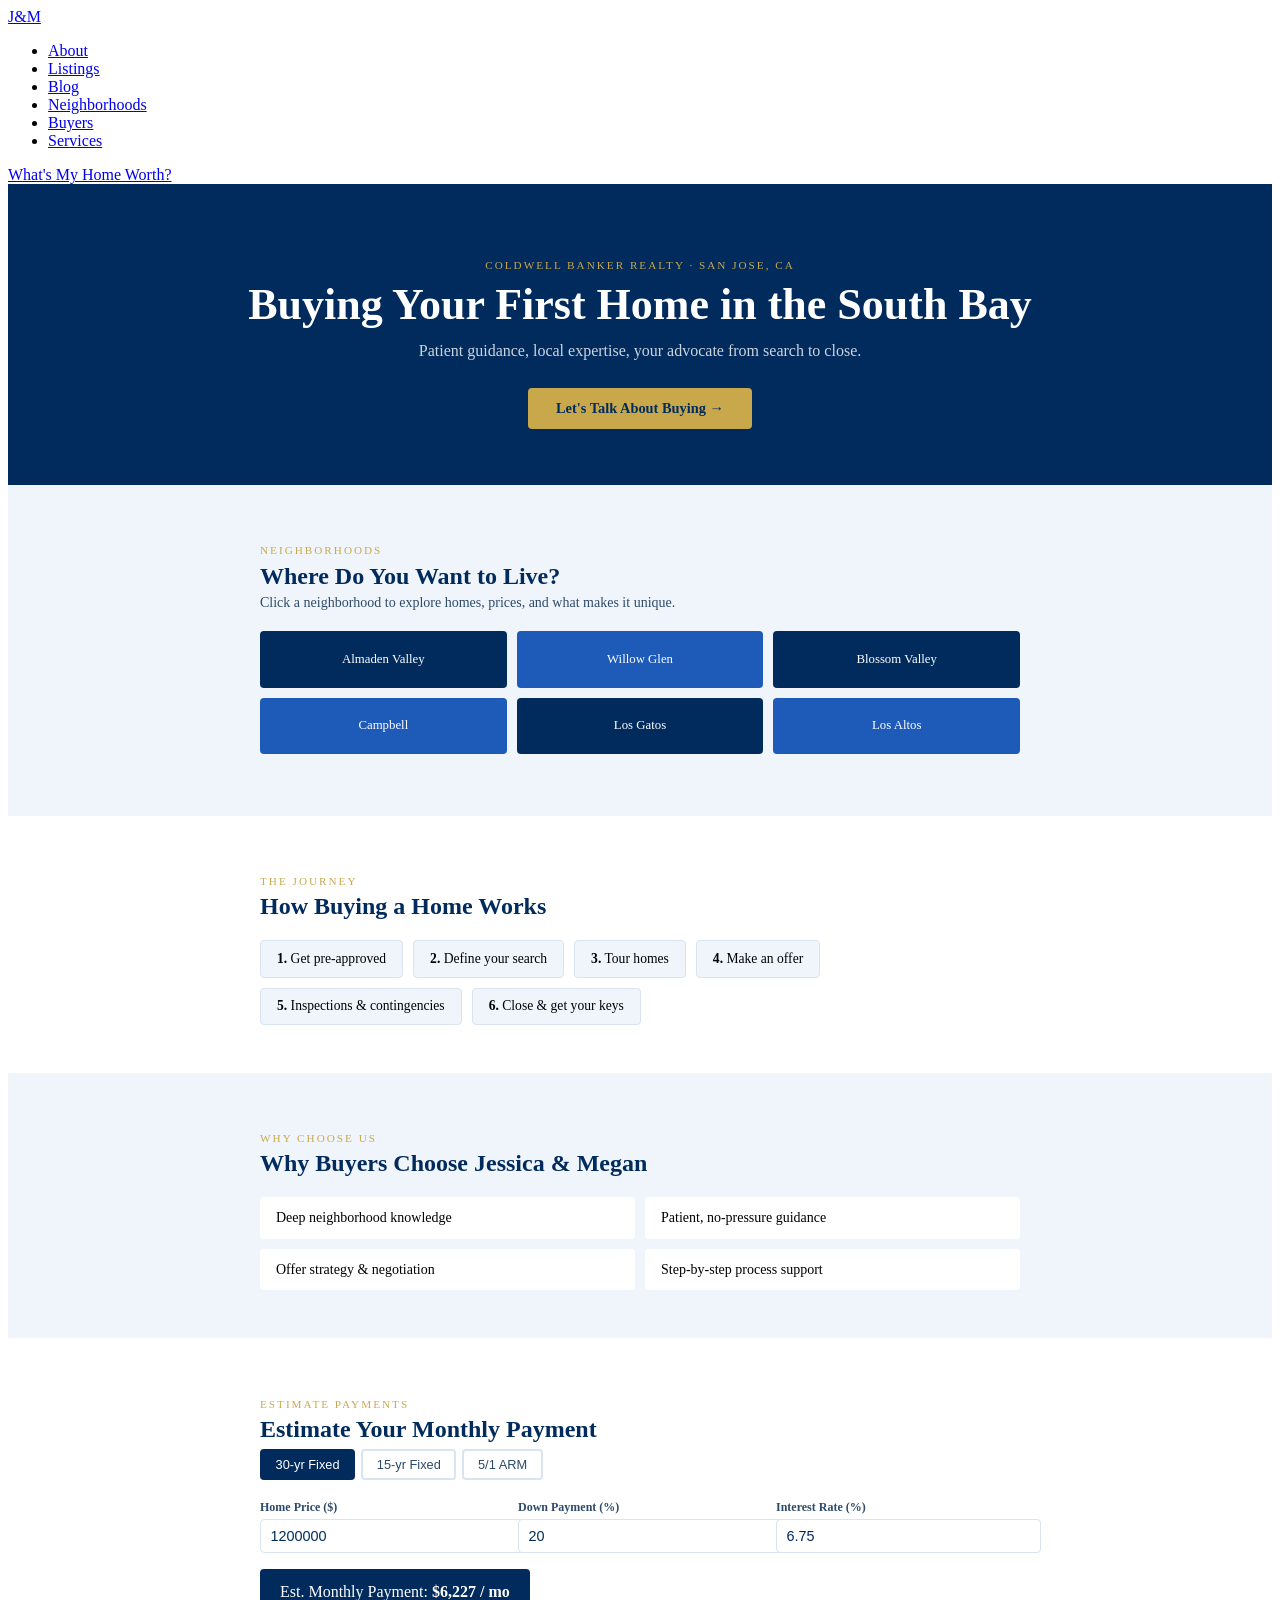
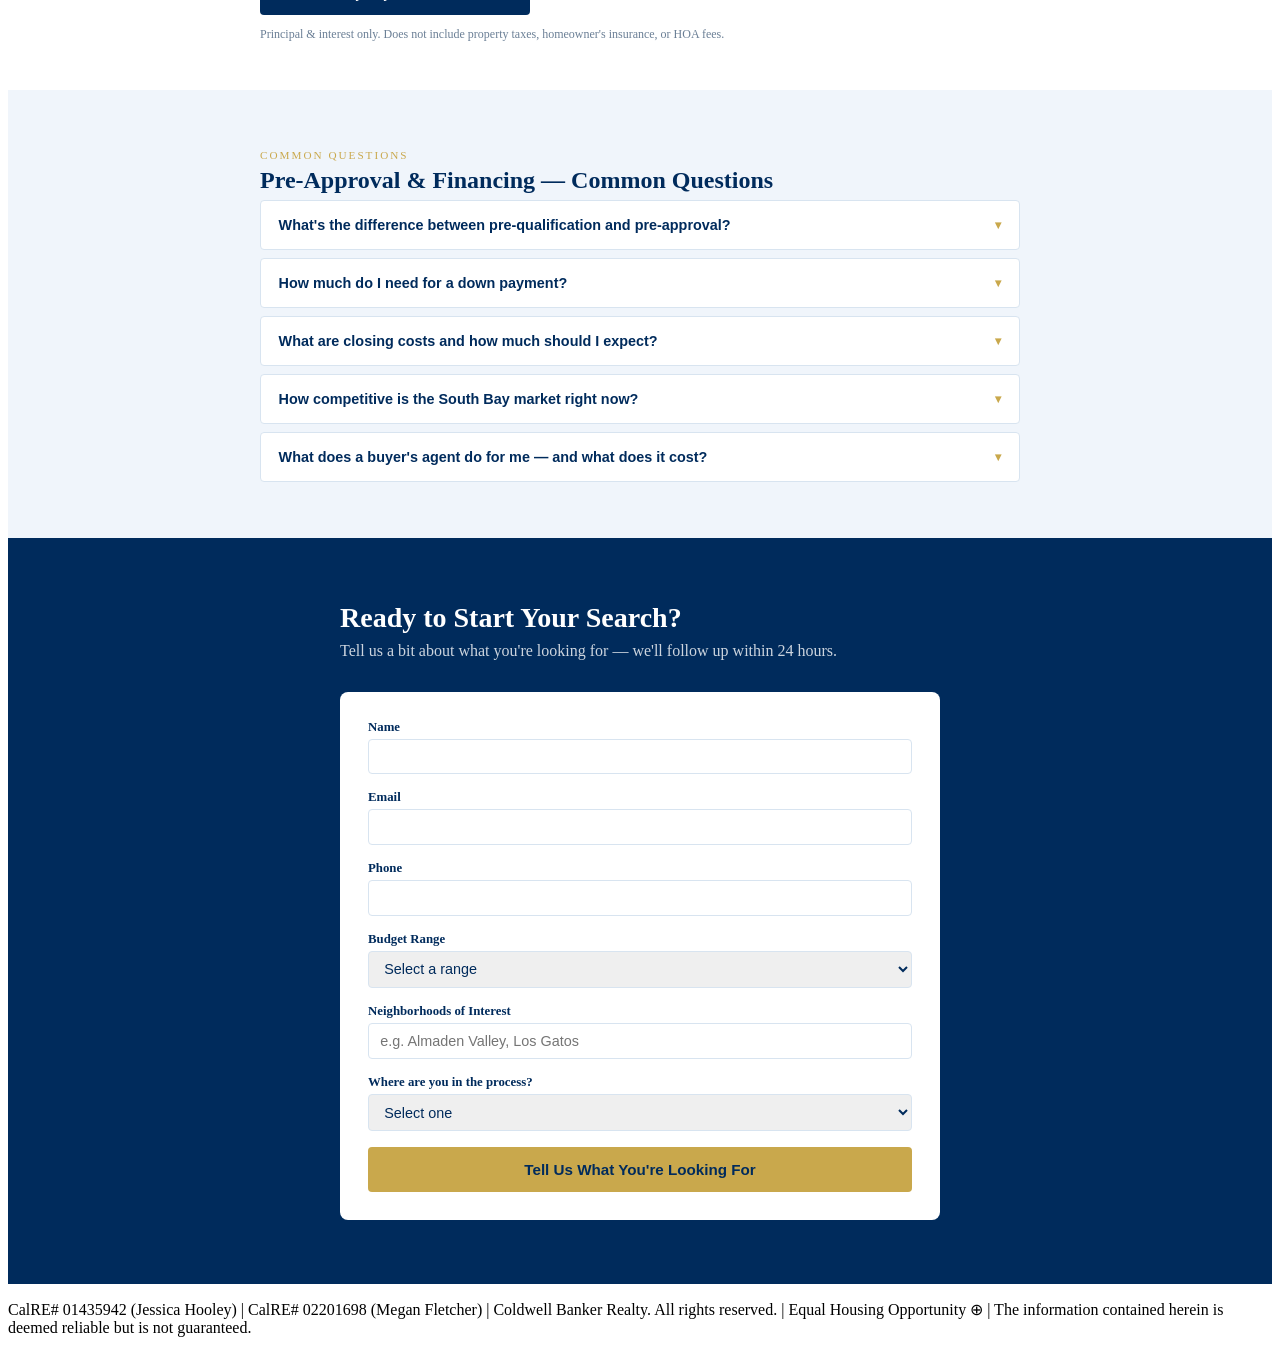
==== buyers/index.html @ f97b4d63 "feat: add /buyers/ landing page — hero, neighborhood selector, calculator, FAQ, contact form 8 secti" ====
<!DOCTYPE html>
<html lang="en">
<head>
  <meta charset="UTF-8">
  <meta name="viewport" content="width=device-width, initial-scale=1.0">
  <title>First-Time Home Buyer in the South Bay | Jessica &amp; Megan</title>
  <meta name="description" content="South Bay buyer's agents specializing in first-time homebuyers. Explore neighborhoods, estimate your mortgage payment, and get step-by-step guidance from agents who know every street.">
  <link rel="canonical" href="https://jessandmegan.com/buyers/">
  <meta property="og:title" content="First-Time Home Buyer in the South Bay | Jessica &amp; Megan">
  <meta property="og:description" content="South Bay buyer's agents specializing in first-time homebuyers.">
  <meta property="og:image" content="https://jessandmegan.com/assets/og-default.jpg">
  <meta property="og:url" content="https://jessandmegan.com/buyers/">

  <script type="application/ld+json">
  {
    "@context": "https://schema.org",
    "@graph": [
      {
        "@type": "FAQPage",
        "mainEntity": [
          {
            "@type": "Question",
            "name": "What's the difference between pre-qualification and pre-approval?",
            "acceptedAnswer": { "@type": "Answer", "text": "Pre-qualification is a quick, informal estimate of how much you might be able to borrow based on self-reported income and assets — no credit check required. Pre-approval is a formal process where a lender verifies your income, assets, and credit. Sellers in the South Bay market take pre-approval letters seriously; many will not accept an offer without one." }
          },
          {
            "@type": "Question",
            "name": "How much do I need for a down payment?",
            "acceptedAnswer": { "@type": "Answer", "text": "Conventional loans typically require 5–20% down. A 20% down payment avoids private mortgage insurance (PMI), which adds cost to your monthly payment. On a $1.2M home, 20% is $240,000. Some loan programs allow 3–5% down for first-time buyers, though you'll pay PMI until you reach 20% equity." }
          },
          {
            "@type": "Question",
            "name": "What are closing costs and how much should I expect?",
            "acceptedAnswer": { "@type": "Answer", "text": "Closing costs typically run 2–3% of the loan amount and cover fees for escrow, title insurance, lender origination, appraisal, and recording. On a $1.2M purchase with 20% down, expect roughly $20,000–$30,000 in closing costs on top of your down payment." }
          },
          {
            "@type": "Question",
            "name": "How competitive is the South Bay market right now?",
            "acceptedAnswer": { "@type": "Answer", "text": "The South Bay remains a competitive seller's market in most price ranges and neighborhoods. Well-priced homes in top school districts regularly receive multiple offers. Working with agents who know the market — and having your financing fully in order before you start touring — is the single most important step you can take." }
          },
          {
            "@type": "Question",
            "name": "What does a buyer's agent do for me — and what does it cost?",
            "acceptedAnswer": { "@type": "Answer", "text": "Your buyer's agent represents your interests exclusively: finding homes that match your criteria, advising on offer strategy, negotiating on your behalf, and guiding you through inspections and closing. Under current California rules, buyers must sign a Buyer Representation Agreement (BRA) before touring homes. Compensation is negotiated as part of the transaction — we'll walk you through how this works when we connect." }
          }
        ]
      },
      {
        "@type": "Service",
        "name": "Buyer Representation",
        "provider": { "@id": "https://jessandmegan.com/#business" },
        "areaServed": "South Bay, Silicon Valley, CA",
        "serviceType": "Real Estate Buyer Representation"
      },
      {
        "@type": "BreadcrumbList",
        "itemListElement": [
          { "@type": "ListItem", "position": 1, "name": "Home", "item": "https://jessandmegan.com/" },
          { "@type": "ListItem", "position": 2, "name": "Buyers", "item": "https://jessandmegan.com/buyers/" }
        ]
      }
    ]
  }
  </script>

  <link rel="stylesheet" href="/assets/style.css">
  <style>
    :root {
      --cb-navy: #002B5C;
      --cb-blue: #1E5AB8;
      --cb-gold: #C9A84C;
      --cb-light-bg: #F0F5FB;
      --cb-border: #D8E4F0;
      --cb-body: #2D4A6A;
    }

    /* Hero */
    .buyers-hero { background: var(--cb-navy); color: #fff; padding: 4rem 1rem 3.5rem; text-align: center; }
    .buyers-hero .eyebrow { font-size: 0.7rem; letter-spacing: 2px; color: var(--cb-gold); text-transform: uppercase; margin-bottom: 0.5rem; }
    .buyers-hero h1 { font-family: Georgia, serif; font-size: clamp(1.75rem, 5vw, 2.75rem); margin: 0 0 0.75rem; }
    .buyers-hero .subhead { font-size: 1rem; opacity: 0.8; margin: 0 auto 1.75rem; max-width: 520px; }
    .btn-gold { display: inline-block; background: var(--cb-gold); color: var(--cb-navy); font-weight: 700; padding: 0.75rem 1.75rem; border-radius: 4px; text-decoration: none; font-size: 0.9rem; }
    .btn-gold:hover { filter: brightness(1.08); }

    /* Neighborhood selector */
    .neighborhood-selector { background: var(--cb-light-bg); padding: 3rem 1rem; }
    .neighborhood-selector__inner { max-width: 760px; margin: 0 auto; }
    .section-eyebrow { font-size: 0.7rem; letter-spacing: 2px; color: var(--cb-gold); text-transform: uppercase; margin-bottom: 0.4rem; }
    .section-title { font-family: Georgia, serif; font-size: 1.5rem; color: var(--cb-navy); margin: 0 0 0.35rem; }
    .section-sub { font-size: 0.875rem; color: var(--cb-body); margin: 0 0 1.25rem; }
    .nb-tiles { display: grid; grid-template-columns: repeat(3, 1fr); gap: 10px; margin-bottom: 14px; }
    @media (max-width: 540px) { .nb-tiles { grid-template-columns: repeat(2, 1fr); } }
    .nb-tile { background: var(--cb-navy); color: #fff; padding: 1.1rem 0.5rem; border-radius: 4px; font-size: 0.8rem; text-align: center; cursor: pointer; border: 3px solid transparent; transition: border-color 0.15s; }
    .nb-tile:nth-child(even) { background: var(--cb-blue); }
    .nb-tile.active { border-color: var(--cb-gold); }
    .nb-panel { display: none; background: #fff; border: 2px solid var(--cb-gold); border-radius: 6px; padding: 1.25rem; margin-top: 2px; }
    .nb-panel.visible { display: block; }
    .nb-panel__name { font-weight: 700; font-size: 1.05rem; color: var(--cb-navy); }
    .nb-panel__desc { font-size: 0.85rem; color: var(--cb-body); margin: 0.25rem 0 0.85rem; }
    .nb-panel__stats { display: grid; grid-template-columns: 1fr 1fr; gap: 10px; margin-bottom: 0.85rem; }
    .nb-stat { background: var(--cb-light-bg); padding: 0.75rem; border-radius: 4px; text-align: center; }
    .nb-stat__value { font-size: 1.1rem; font-weight: 700; color: var(--cb-navy); display: block; }
    .nb-stat__label { font-size: 0.7rem; color: var(--cb-body); display: block; margin-top: 2px; }
    .nb-panel__note { font-size: 0.7rem; color: var(--cb-body); opacity: 0.65; margin-bottom: 0.85rem; }
    .btn-explore { display: inline-block; background: var(--cb-navy); color: #fff; padding: 0.6rem 1.1rem; border-radius: 4px; font-size: 0.825rem; font-weight: 600; text-decoration: none; }
    .btn-explore:hover { filter: brightness(1.2); }

    /* Buying process */
    .buying-process { background: #fff; padding: 3rem 1rem; }
    .buying-process__inner { max-width: 760px; margin: 0 auto; }
    .steps { display: flex; flex-wrap: wrap; gap: 10px; margin-top: 1.25rem; }
    .step { background: var(--cb-light-bg); border: 1px solid var(--cb-border); padding: 0.6rem 1rem; border-radius: 4px; font-size: 0.85rem; }

    /* Why us */
    .why-us { background: var(--cb-light-bg); padding: 3rem 1rem; }
    .why-us__inner { max-width: 760px; margin: 0 auto; }
    .why-grid { display: grid; grid-template-columns: 1fr 1fr; gap: 10px; margin-top: 1.25rem; }
    @media (max-width: 480px) { .why-grid { grid-template-columns: 1fr; } }
    .why-item { background: #fff; padding: 0.8rem 1rem; border-radius: 4px; font-size: 0.875rem; }

    /* Mortgage calculator */
    .mortgage-calc { background: #fff; padding: 3rem 1rem; }
    .mortgage-calc__inner { max-width: 760px; margin: 0 auto; }
    .calc-inputs { display: grid; grid-template-columns: repeat(3, 1fr); gap: 14px; margin: 1.25rem 0 1rem; }
    @media (max-width: 560px) { .calc-inputs { grid-template-columns: 1fr; } }
    .calc-field label { display: block; font-size: 0.75rem; font-weight: 600; color: var(--cb-body); margin-bottom: 4px; }
    .calc-field input, .calc-field select { width: 100%; border: 1px solid var(--cb-border); border-radius: 4px; padding: 0.5rem 0.6rem; font-size: 0.9rem; color: var(--cb-navy); }
    .term-tabs { display: flex; gap: 6px; margin-bottom: 1.25rem; }
    .term-tab { padding: 0.4rem 0.85rem; border: 2px solid var(--cb-border); border-radius: 4px; font-size: 0.8rem; cursor: pointer; background: #fff; color: var(--cb-body); }
    .term-tab.active { border-color: var(--cb-navy); background: var(--cb-navy); color: #fff; }
    .calc-result { background: var(--cb-navy); color: #fff; padding: 0.85rem 1.25rem; border-radius: 4px; display: inline-block; font-size: 1rem; margin-bottom: 0.5rem; }
    .calc-disclaimer { font-size: 0.75rem; color: var(--cb-body); opacity: 0.7; margin: 0.25rem 0 0; }
    .calc-arm-note { font-size: 0.75rem; color: var(--cb-body); margin: 0.35rem 0 0; display: none; }

    /* FAQ accordion */
    .faq { background: var(--cb-light-bg); padding: 3rem 1rem; }
    .faq__inner { max-width: 760px; margin: 0 auto; }
    .faq-item { background: #fff; border: 1px solid var(--cb-border); border-radius: 4px; margin-bottom: 8px; overflow: hidden; }
    .faq-question { width: 100%; text-align: left; background: none; border: none; padding: 1rem 1.1rem; font-size: 0.9rem; font-weight: 600; color: var(--cb-navy); cursor: pointer; display: flex; justify-content: space-between; align-items: center; }
    .faq-question .arrow { transition: transform 0.2s; font-size: 0.75rem; color: var(--cb-gold); }
    .faq-question[aria-expanded="true"] .arrow { transform: rotate(180deg); }
    .faq-answer { display: none; padding: 0 1.1rem 1rem; font-size: 0.875rem; color: var(--cb-body); line-height: 1.6; }
    .faq-answer.open { display: block; }

    /* Blog feed */
    .buyer-tips { background: #fff; padding: 3rem 1rem; }
    .buyer-tips__inner { max-width: 760px; margin: 0 auto; }
    .post-cards { display: grid; grid-template-columns: repeat(3, 1fr); gap: 16px; margin-top: 1.25rem; }
    @media (max-width: 640px) { .post-cards { grid-template-columns: 1fr; } }
    .post-card { border: 1px solid var(--cb-border); border-radius: 6px; overflow: hidden; }
    .post-card__img { width: 100%; height: 140px; object-fit: cover; display: block; background: var(--cb-light-bg); }
    .post-card__body { padding: 0.75rem; }
    .post-card__tag { font-size: 0.65rem; letter-spacing: 1.5px; color: var(--cb-blue); text-transform: uppercase; }
    .post-card__title { font-size: 0.875rem; font-weight: 600; color: var(--cb-navy); margin: 0.3rem 0 0.4rem; }
    .post-card__excerpt { font-size: 0.8rem; color: var(--cb-body); margin: 0 0 0.5rem; }
    .post-card__link { font-size: 0.8rem; color: var(--cb-blue); }

    /* Contact */
    .buyer-contact { background: var(--cb-navy); color: #fff; padding: 4rem 1rem; }
    .buyer-contact__inner { max-width: 600px; margin: 0 auto; }
    .buyer-contact h2 { font-family: Georgia, serif; font-size: 1.75rem; margin: 0 0 0.5rem; }
    .buyer-contact .subhead { opacity: 0.8; margin: 0 0 2rem; }
    .contact-form { background: #fff; border-radius: 8px; padding: 1.75rem; }
    .form-field { margin-bottom: 1rem; }
    .form-field label { display: block; font-size: 0.8rem; font-weight: 600; color: var(--cb-navy); margin-bottom: 4px; }
    .form-field input, .form-field select { width: 100%; border: 1px solid var(--cb-border); border-radius: 4px; padding: 0.55rem 0.7rem; font-size: 0.9rem; color: var(--cb-navy); box-sizing: border-box; }
    .form-error { display: none; color: #B91C1C; font-size: 0.8rem; margin-bottom: 0.75rem; }
    .form-confirmation { display: none; text-align: center; padding: 2rem 0; }
    .form-confirmation h3 { color: var(--cb-navy); margin-bottom: 0.5rem; }
    .form-confirmation p { color: var(--cb-body); font-size: 0.875rem; }
    .btn-submit { width: 100%; background: var(--cb-gold); color: var(--cb-navy); font-weight: 700; padding: 0.85rem; border: none; border-radius: 4px; font-size: 0.95rem; cursor: pointer; }
    .btn-submit:hover { filter: brightness(1.08); }
  </style>
</head>
<body>

  <nav id="nav" aria-label="Main navigation"></nav>

  <!-- ── SECTION 1: HERO ── -->
  <section class="buyers-hero">
    <p class="eyebrow">Coldwell Banker Realty · San Jose, CA</p>
    <h1>Buying Your First Home in the South Bay</h1>
    <p class="subhead">Patient guidance, local expertise, your advocate from search to close.</p>
    <a href="#contact" class="btn-gold">Let's Talk About Buying &rarr;</a>
  </section>

  <!-- ── SECTION 2: NEIGHBORHOOD SELECTOR ── -->
  <section class="neighborhood-selector">
    <div class="neighborhood-selector__inner">
      <p class="section-eyebrow">Neighborhoods</p>
      <h2 class="section-title">Where Do You Want to Live?</h2>
      <p class="section-sub">Click a neighborhood to explore homes, prices, and what makes it unique.</p>

      <div class="nb-tiles" id="nb-tiles"></div>

      <div class="nb-panel" id="nb-panel" aria-live="polite">
        <div class="nb-panel__name" id="nb-name"></div>
        <div class="nb-panel__desc" id="nb-desc"></div>
        <div class="nb-panel__stats">
          <div class="nb-stat">
            <span class="nb-stat__value" id="nb-price"></span>
            <span class="nb-stat__label">Approx. Median Price</span>
          </div>
          <div class="nb-stat">
            <span class="nb-stat__value" id="nb-schools"></span>
            <span class="nb-stat__label">School District</span>
          </div>
        </div>
        <p class="nb-panel__note">Median price manually maintained &middot; Active listings &amp; price trends coming in Phase 2</p>
        <a class="btn-explore" id="nb-link" href="#">Explore <span id="nb-link-name"></span> &rarr;</a>
      </div>
    </div>
  </section>

  <!-- ── SECTION 3: BUYING PROCESS ── -->
  <section class="buying-process">
    <div class="buying-process__inner">
      <p class="section-eyebrow">The Journey</p>
      <h2 class="section-title">How Buying a Home Works</h2>
      <div class="steps">
        <div class="step"><strong>1.</strong> Get pre-approved</div>
        <div class="step"><strong>2.</strong> Define your search</div>
        <div class="step"><strong>3.</strong> Tour homes</div>
        <div class="step"><strong>4.</strong> Make an offer</div>
        <div class="step"><strong>5.</strong> Inspections &amp; contingencies</div>
        <div class="step"><strong>6.</strong> Close &amp; get your keys</div>
      </div>
    </div>
  </section>

  <!-- ── SECTION 4: WHY US ── -->
  <section class="why-us">
    <div class="why-us__inner">
      <p class="section-eyebrow">Why Choose Us</p>
      <h2 class="section-title">Why Buyers Choose Jessica &amp; Megan</h2>
      <div class="why-grid">
        <div class="why-item">Deep neighborhood knowledge</div>
        <div class="why-item">Patient, no-pressure guidance</div>
        <div class="why-item">Offer strategy &amp; negotiation</div>
        <div class="why-item">Step-by-step process support</div>
      </div>
    </div>
  </section>

  <!-- ── SECTION 5: MORTGAGE CALCULATOR ── -->
  <section class="mortgage-calc" id="calculator">
    <div class="mortgage-calc__inner">
      <p class="section-eyebrow">Estimate Payments</p>
      <h2 class="section-title">Estimate Your Monthly Payment</h2>

      <div class="term-tabs" role="tablist" aria-label="Loan term">
        <button class="term-tab active" data-term="30" role="tab" aria-selected="true">30-yr Fixed</button>
        <button class="term-tab" data-term="15" role="tab" aria-selected="false">15-yr Fixed</button>
        <button class="term-tab" data-term="5arm" role="tab" aria-selected="false">5/1 ARM</button>
      </div>

      <div class="calc-inputs">
        <div class="calc-field">
          <label for="calc-price">Home Price ($)</label>
          <input type="number" id="calc-price" value="1200000" min="100000" step="10000">
        </div>
        <div class="calc-field">
          <label for="calc-down">Down Payment (%)</label>
          <input type="number" id="calc-down" value="20" min="3" max="100" step="1">
        </div>
        <div class="calc-field">
          <label for="calc-rate">Interest Rate (%)</label>
          <input type="number" id="calc-rate" value="6.75" min="1" max="20" step="0.01">
        </div>
      </div>

      <div id="calc-result-wrap">
        <div class="calc-result">
          Est. Monthly Payment: <strong id="calc-output">$6,232 / mo</strong>
        </div>
        <p class="calc-disclaimer">Principal &amp; interest only. Does not include property taxes, homeowner's insurance, or HOA fees.</p>
        <p class="calc-arm-note" id="calc-arm-note">ARM rate shown is the initial rate only; payments may increase after year 5.</p>
      </div>
    </div>
  </section>

  <!-- ── SECTION 6: FAQ ── -->
  <section class="faq">
    <div class="faq__inner">
      <p class="section-eyebrow">Common Questions</p>
      <h2 class="section-title">Pre-Approval &amp; Financing &mdash; Common Questions</h2>

      <div class="faq-item">
        <button class="faq-question" aria-expanded="false">
          What's the difference between pre-qualification and pre-approval?
          <span class="arrow" aria-hidden="true">&#9662;</span>
        </button>
        <div class="faq-answer">
          Pre-qualification is a quick, informal estimate of how much you might be able to borrow based on self-reported income and assets &mdash; no credit check required. Pre-approval is a formal process where a lender verifies your income, assets, and credit. Sellers in the South Bay market take pre-approval letters seriously; many will not accept an offer without one.
        </div>
      </div>

      <div class="faq-item">
        <button class="faq-question" aria-expanded="false">
          How much do I need for a down payment?
          <span class="arrow" aria-hidden="true">&#9662;</span>
        </button>
        <div class="faq-answer">
          Conventional loans typically require 5&ndash;20% down. A 20% down payment avoids private mortgage insurance (PMI), which adds cost to your monthly payment. On a $1.2M home, 20% is $240,000. Some loan programs allow 3&ndash;5% down for first-time buyers, though you'll pay PMI until you reach 20% equity.
        </div>
      </div>

      <div class="faq-item">
        <button class="faq-question" aria-expanded="false">
          What are closing costs and how much should I expect?
          <span class="arrow" aria-hidden="true">&#9662;</span>
        </button>
        <div class="faq-answer">
          Closing costs typically run 2&ndash;3% of the loan amount and cover fees for escrow, title insurance, lender origination, appraisal, and recording. On a $1.2M purchase with 20% down, expect roughly $20,000&ndash;$30,000 in closing costs on top of your down payment.
        </div>
      </div>

      <div class="faq-item">
        <button class="faq-question" aria-expanded="false">
          How competitive is the South Bay market right now?
          <span class="arrow" aria-hidden="true">&#9662;</span>
        </button>
        <div class="faq-answer">
          The South Bay remains a competitive seller's market in most price ranges and neighborhoods. Well-priced homes in top school districts regularly receive multiple offers. Working with agents who know the market &mdash; and having your financing fully in order before you start touring &mdash; is the single most important step you can take.
        </div>
      </div>

      <div class="faq-item">
        <button class="faq-question" aria-expanded="false">
          What does a buyer's agent do for me &mdash; and what does it cost?
          <span class="arrow" aria-hidden="true">&#9662;</span>
        </button>
        <div class="faq-answer">
          Your buyer's agent represents your interests exclusively: finding homes that match your criteria, advising on offer strategy, negotiating on your behalf, and guiding you through inspections and closing. Under current California rules, buyers must sign a Buyer Representation Agreement (BRA) before touring homes. Compensation is negotiated as part of the transaction &mdash; we'll walk you through how this works when we connect.
        </div>
      </div>
    </div>
  </section>

  <!-- ── SECTION 7: BUYER TIPS BLOG FEED ── -->
  <section class="buyer-tips" id="buyer-tips">
    <div class="buyer-tips__inner">
      <p class="section-eyebrow">From the Blog</p>
      <h2 class="section-title">Buyer Tips &amp; Guides</h2>
      <div class="post-cards" id="buyer-tips-cards"></div>
    </div>
  </section>

  <!-- ── SECTION 8: CONTACT ── -->
  <section class="buyer-contact" id="contact">
    <div class="buyer-contact__inner">
      <h2>Ready to Start Your Search?</h2>
      <p class="subhead">Tell us a bit about what you're looking for &mdash; we'll follow up within 24 hours.</p>

      <div class="contact-form">
        <div class="form-error" id="form-error" role="alert">
          Something went wrong &mdash; please try again or email us directly.
        </div>
        <form id="buyer-form" action="https://formspree.io/f/FORMSPREE_BUYER_ID" method="POST" novalidate>
          <div class="form-field">
            <label for="bf-name">Name</label>
            <input type="text" id="bf-name" name="name" required>
          </div>
          <div class="form-field">
            <label for="bf-email">Email</label>
            <input type="email" id="bf-email" name="email" required>
          </div>
          <div class="form-field">
            <label for="bf-phone">Phone</label>
            <input type="tel" id="bf-phone" name="phone">
          </div>
          <div class="form-field">
            <label for="bf-budget">Budget Range</label>
            <select id="bf-budget" name="budget">
              <option value="">Select a range</option>
              <option>Under $800K</option>
              <option>$800K&ndash;$1.2M</option>
              <option>$1.2M&ndash;$1.8M</option>
              <option>$1.8M&ndash;$2.5M</option>
              <option>$2.5M+</option>
            </select>
          </div>
          <div class="form-field">
            <label for="bf-neighborhoods">Neighborhoods of Interest</label>
            <input type="text" id="bf-neighborhoods" name="neighborhoods" placeholder="e.g. Almaden Valley, Los Gatos">
          </div>
          <div class="form-field">
            <label for="bf-stage">Where are you in the process?</label>
            <select id="bf-stage" name="stage">
              <option value="">Select one</option>
              <option>Just starting to research</option>
              <option>Getting pre-approved</option>
              <option>Actively searching</option>
              <option>Ready to make an offer</option>
            </select>
          </div>
          <button type="submit" class="btn-submit">Tell Us What You're Looking For</button>
        </form>
        <div class="form-confirmation" id="form-confirmation">
          <h3>Message received!</h3>
          <p>We'll follow up within 24 hours. Talk soon.</p>
        </div>
      </div>
    </div>
  </section>

  <footer id="footer">
    <p class="legal">CalRE# 01435942 (Jessica Hooley) | CalRE# 02201698 (Megan Fletcher) | Coldwell Banker Realty. All rights reserved. | Equal Housing Opportunity &#8853; | The information contained herein is deemed reliable but is not guaranteed.</p>
  </footer>

  <script>
  // Neighborhood selector
  (function() {
    const tilesEl   = document.getElementById('nb-tiles');
    const panel     = document.getElementById('nb-panel');
    const nameEl    = document.getElementById('nb-name');
    const descEl    = document.getElementById('nb-desc');
    const priceEl   = document.getElementById('nb-price');
    const schoolEl  = document.getElementById('nb-schools');
    const linkEl    = document.getElementById('nb-link');
    const linkNameEl = document.getElementById('nb-link-name');

    fetch('/neighborhoods.json')
      .then(r => r.json())
      .then(neighborhoods => {
        neighborhoods.forEach((nb, i) => {
          const tile = document.createElement('div');
          tile.className = 'nb-tile';
          tile.textContent = nb.name;
          tile.dataset.idx = i;
          tile.addEventListener('click', () => selectNeighborhood(nb, tile));
          tilesEl.appendChild(tile);
        });
      })
      .catch(() => {});

    function selectNeighborhood(nb, activeTile) {
      document.querySelectorAll('.nb-tile').forEach(t => t.classList.remove('active'));
      activeTile.classList.add('active');
      nameEl.textContent = nb.name;
      descEl.textContent = nb.description;
      priceEl.textContent = nb.medianPrice;
      schoolEl.textContent = nb.schoolDistrict;
      linkEl.href = '/neighborhoods/' + nb.slug + '/';
      linkNameEl.textContent = nb.name;
      panel.classList.add('visible');
    }
  })();

  // Mortgage Calculator
  (function() {
    const priceEl  = document.getElementById('calc-price');
    const downEl   = document.getElementById('calc-down');
    const rateEl   = document.getElementById('calc-rate');
    const outputEl = document.getElementById('calc-output');
    const armNote  = document.getElementById('calc-arm-note');
    const termTabs = document.querySelectorAll('.term-tab');

    let currentTerm = '30';
    let rates = { '30': 6.75, '15': 6.10, '5arm': 6.25 };

    fetch('/api/mortgage-rates')
      .then(r => r.json())
      .then(data => {
        if (typeof data.rate30 === 'number') rates['30'] = data.rate30;
        if (typeof data.rate15 === 'number') rates['15'] = data.rate15;
        if (typeof data.rate5arm === 'number') rates['5arm'] = data.rate5arm;
        rateEl.value = rates[currentTerm];
        calculate();
      })
      .catch(() => {});

    function calculate() {
      const P = parseFloat(priceEl.value) * (1 - parseFloat(downEl.value) / 100);
      const r = parseFloat(rateEl.value) / 100 / 12;
      const n = currentTerm === '5arm' ? 360 : parseInt(currentTerm) * 12;
      if (isNaN(P) || isNaN(r) || P <= 0 || r <= 0) return;
      const payment = P * r * Math.pow(1 + r, n) / (Math.pow(1 + r, n) - 1);
      outputEl.textContent = '$' + Math.round(payment).toLocaleString() + ' / mo';
      armNote.style.display = currentTerm === '5arm' ? 'block' : 'none';
    }

    termTabs.forEach(tab => {
      tab.addEventListener('click', () => {
        termTabs.forEach(t => { t.classList.remove('active'); t.setAttribute('aria-selected', 'false'); });
        tab.classList.add('active');
        tab.setAttribute('aria-selected', 'true');
        currentTerm = tab.dataset.term;
        const r = rates[currentTerm];
        if (r != null) rateEl.value = r;
        calculate();
      });
    });

    [priceEl, downEl, rateEl].forEach(el => el.addEventListener('input', calculate));
    calculate();
  })();

  // FAQ Accordion
  document.querySelectorAll('.faq-question').forEach(btn => {
    btn.addEventListener('click', () => {
      const expanded = btn.getAttribute('aria-expanded') === 'true';
      btn.setAttribute('aria-expanded', String(!expanded));
      btn.nextElementSibling.classList.toggle('open', !expanded);
    });
  });

  // Buyer Tips Blog Feed
  (function() {
    const container = document.getElementById('buyer-tips-cards');
    const section   = document.getElementById('buyer-tips');
    fetch('/posts.json')
      .then(r => r.json())
      .then(posts => {
        const tips = posts.filter(p => p.contentType === 'buyer-tips' && !p.hidden).slice(0, 3);
        if (tips.length === 0) { section.style.display = 'none'; return; }
        tips.forEach(post => {
          const card = document.createElement('div');
          card.className = 'post-card';
          card.innerHTML = `
            ${post.featuredImage ? `<img class="post-card__img" src="${post.featuredImage}" alt="" loading="lazy">` : '<div class="post-card__img"></div>'}
            <div class="post-card__body">
              <div class="post-card__tag">Buyer Tips</div>
              <div class="post-card__title">${post.title}</div>
              <div class="post-card__excerpt">${post.excerpt || ''}</div>
              <a class="post-card__link" href="${post.url}">Read More &rarr;</a>
            </div>`;
          container.appendChild(card);
        });
      })
      .catch(() => { section.style.display = 'none'; });
  })();

  // Buyer Contact Form — Formspree AJAX
  (function() {
    const form      = document.getElementById('buyer-form');
    const errorEl   = document.getElementById('form-error');
    const confirmEl = document.getElementById('form-confirmation');
    if (!form) return;
    form.addEventListener('submit', async function(e) {
      e.preventDefault();
      errorEl.style.display = 'none';
      const data = new FormData(form);
      try {
        const resp = await fetch(form.action, {
          method: 'POST',
          headers: { 'Accept': 'application/json' },
          body: data,
        });
        if (resp.ok) {
          form.style.display = 'none';
          confirmEl.style.display = 'block';
        } else {
          errorEl.style.display = 'block';
        }
      } catch {
        errorEl.style.display = 'block';
      }
    });
  })();
  </script>

  <script src="/assets/main.js" defer></script>
</body>
</html>
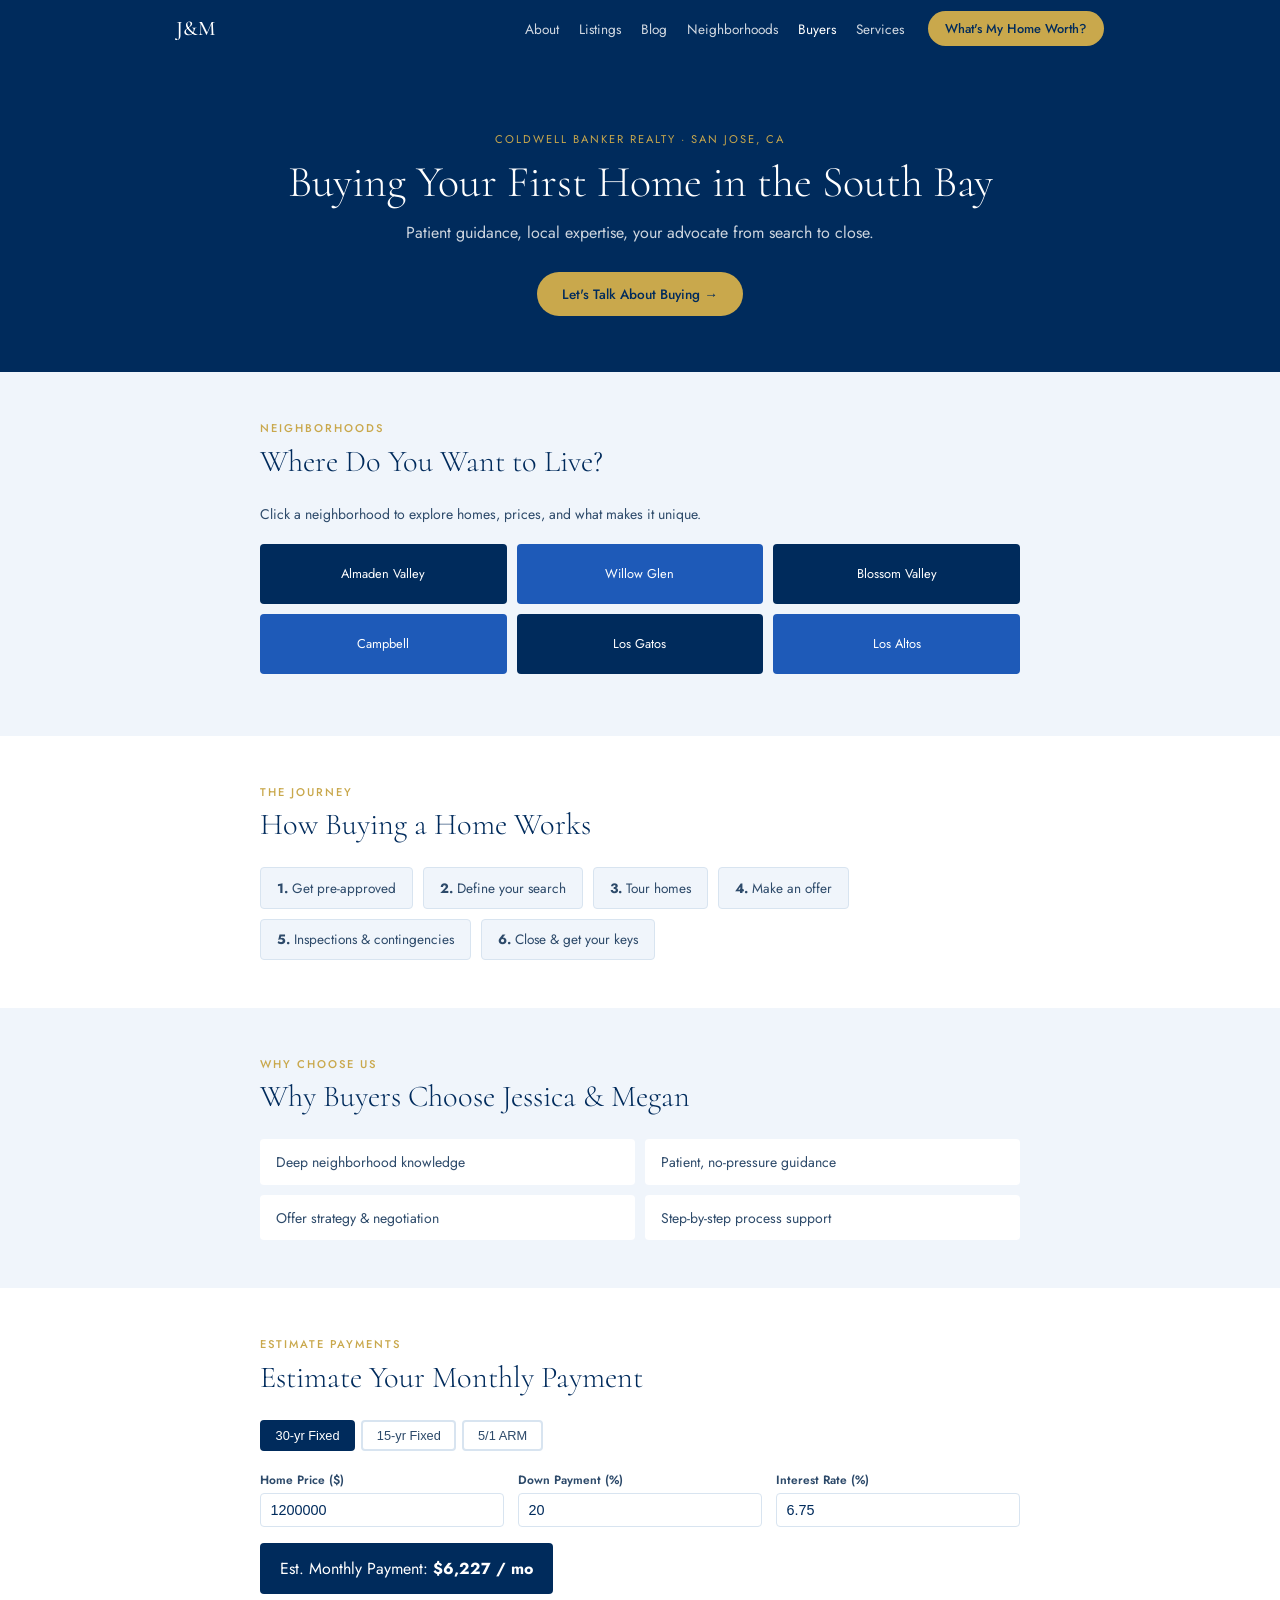
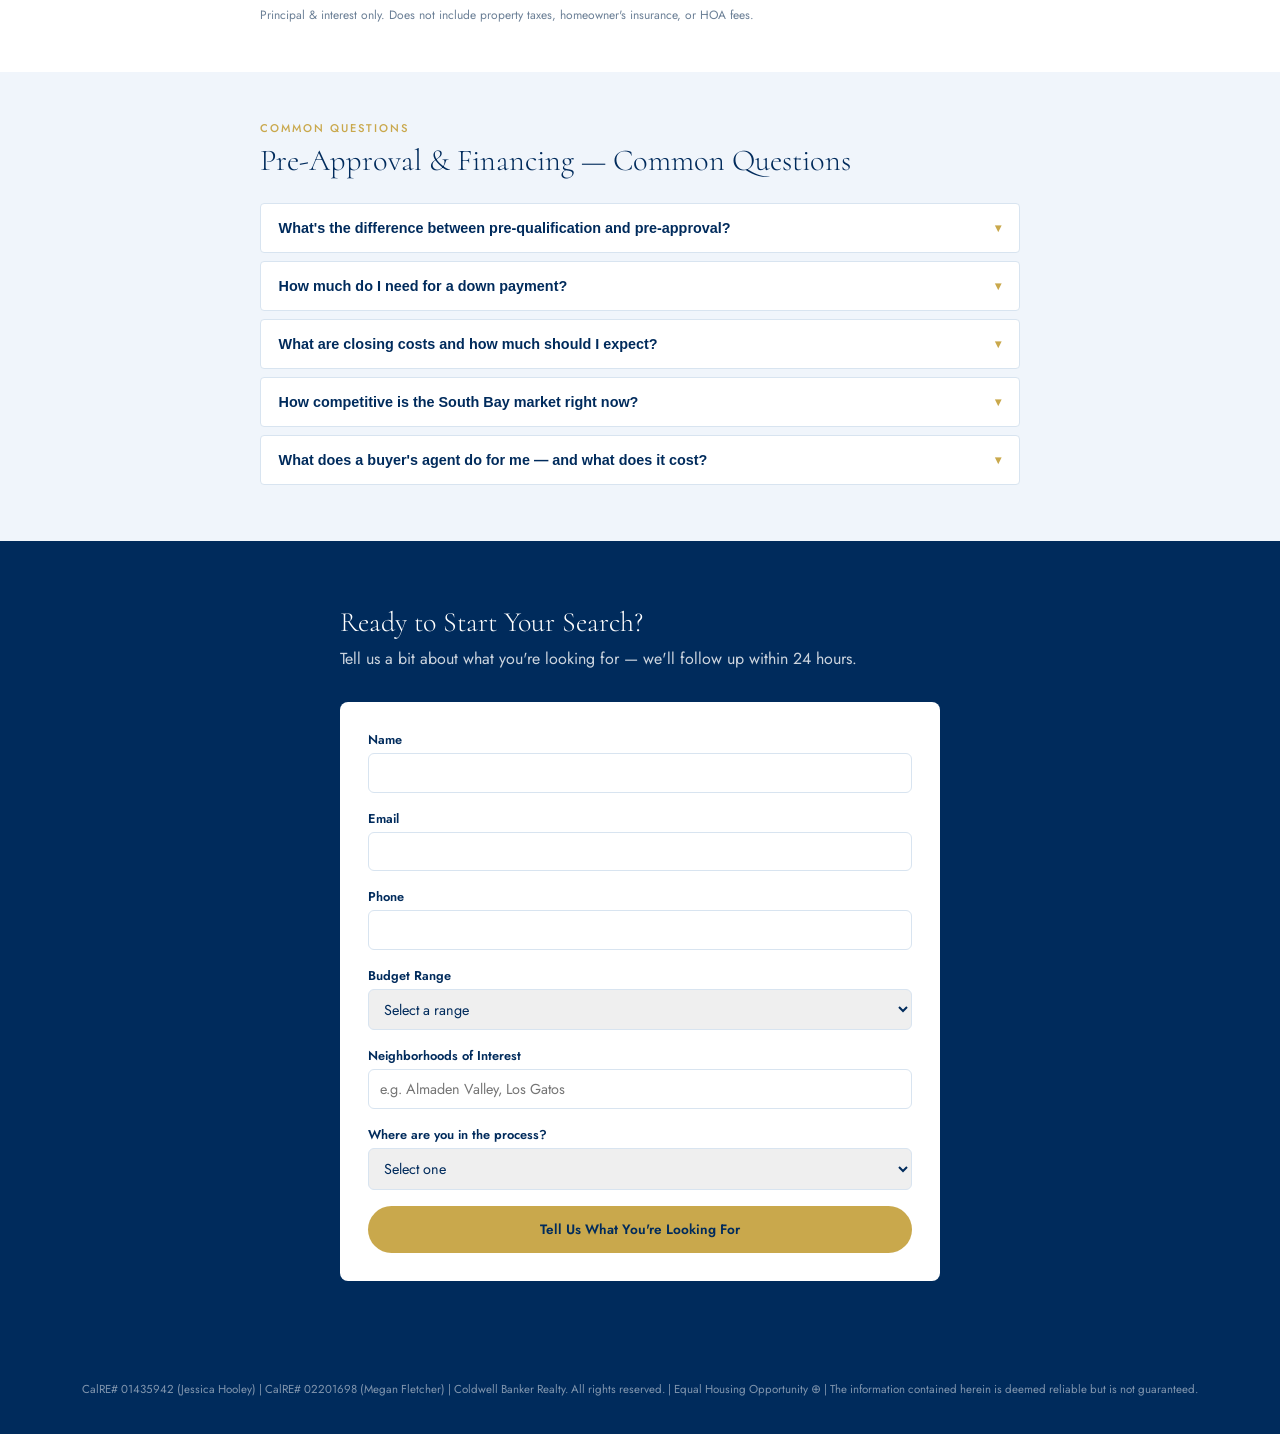
==== commit ec6d9c33: "Rebuild shared stylesheet, add neighborhoods/contact pages, apply visual refresh Fixes the missing /" ====
--- a/buyers/index.html
+++ b/buyers/index.html
@@ -77,16 +77,13 @@
     /* Hero */
     .buyers-hero { background: var(--cb-navy); color: #fff; padding: 4rem 1rem 3.5rem; text-align: center; }
     .buyers-hero .eyebrow { font-size: 0.7rem; letter-spacing: 2px; color: var(--cb-gold); text-transform: uppercase; margin-bottom: 0.5rem; }
-    .buyers-hero h1 { font-family: Georgia, serif; font-size: clamp(1.75rem, 5vw, 2.75rem); margin: 0 0 0.75rem; }
+    .buyers-hero h1 { font-family: var(--font-heading); font-weight: 300; font-size: clamp(1.75rem, 5vw, 2.75rem); margin: 0 0 0.75rem; }
     .buyers-hero .subhead { font-size: 1rem; opacity: 0.8; margin: 0 auto 1.75rem; max-width: 520px; }
-    .btn-gold { display: inline-block; background: var(--cb-gold); color: var(--cb-navy); font-weight: 700; padding: 0.75rem 1.75rem; border-radius: 4px; text-decoration: none; font-size: 0.9rem; }
-    .btn-gold:hover { filter: brightness(1.08); }
 
     /* Neighborhood selector */
     .neighborhood-selector { background: var(--cb-light-bg); padding: 3rem 1rem; }
     .neighborhood-selector__inner { max-width: 760px; margin: 0 auto; }
     .section-eyebrow { font-size: 0.7rem; letter-spacing: 2px; color: var(--cb-gold); text-transform: uppercase; margin-bottom: 0.4rem; }
-    .section-title { font-family: Georgia, serif; font-size: 1.5rem; color: var(--cb-navy); margin: 0 0 0.35rem; }
     .section-sub { font-size: 0.875rem; color: var(--cb-body); margin: 0 0 1.25rem; }
     .nb-tiles { display: grid; grid-template-columns: repeat(3, 1fr); gap: 10px; margin-bottom: 14px; }
     @media (max-width: 540px) { .nb-tiles { grid-template-columns: repeat(2, 1fr); } }
@@ -102,8 +99,6 @@
     .nb-stat__value { font-size: 1.1rem; font-weight: 700; color: var(--cb-navy); display: block; }
     .nb-stat__label { font-size: 0.7rem; color: var(--cb-body); display: block; margin-top: 2px; }
     .nb-panel__note { font-size: 0.7rem; color: var(--cb-body); opacity: 0.65; margin-bottom: 0.85rem; }
-    .btn-explore { display: inline-block; background: var(--cb-navy); color: #fff; padding: 0.6rem 1.1rem; border-radius: 4px; font-size: 0.825rem; font-weight: 600; text-decoration: none; }
-    .btn-explore:hover { filter: brightness(1.2); }
 
     /* Buying process */
     .buying-process { background: #fff; padding: 3rem 1rem; }
@@ -158,18 +153,8 @@
     /* Contact */
     .buyer-contact { background: var(--cb-navy); color: #fff; padding: 4rem 1rem; }
     .buyer-contact__inner { max-width: 600px; margin: 0 auto; }
-    .buyer-contact h2 { font-family: Georgia, serif; font-size: 1.75rem; margin: 0 0 0.5rem; }
+    .buyer-contact h2 { font-family: var(--font-heading); font-weight: 300; font-size: 1.75rem; margin: 0 0 0.5rem; }
     .buyer-contact .subhead { opacity: 0.8; margin: 0 0 2rem; }
-    .contact-form { background: #fff; border-radius: 8px; padding: 1.75rem; }
-    .form-field { margin-bottom: 1rem; }
-    .form-field label { display: block; font-size: 0.8rem; font-weight: 600; color: var(--cb-navy); margin-bottom: 4px; }
-    .form-field input, .form-field select { width: 100%; border: 1px solid var(--cb-border); border-radius: 4px; padding: 0.55rem 0.7rem; font-size: 0.9rem; color: var(--cb-navy); box-sizing: border-box; }
-    .form-error { display: none; color: #B91C1C; font-size: 0.8rem; margin-bottom: 0.75rem; }
-    .form-confirmation { display: none; text-align: center; padding: 2rem 0; }
-    .form-confirmation h3 { color: var(--cb-navy); margin-bottom: 0.5rem; }
-    .form-confirmation p { color: var(--cb-body); font-size: 0.875rem; }
-    .btn-submit { width: 100%; background: var(--cb-gold); color: var(--cb-navy); font-weight: 700; padding: 0.85rem; border: none; border-radius: 4px; font-size: 0.95rem; cursor: pointer; }
-    .btn-submit:hover { filter: brightness(1.08); }
   </style>
 </head>
 <body>
--- a/assets/style.css
+++ b/assets/style.css
@@ -0,0 +1,216 @@
+/* ============================================================
+   Jess & Megan Hub — shared stylesheet
+   Design tokens, nav/footer, buttons, hero variants, cards,
+   market-trends/quick-answer, contact form.
+   ============================================================ */
+
+@import url('https://fonts.googleapis.com/css2?family=Cormorant:wght@300;400;500&family=Jost:wght@400;500;600&display=swap');
+
+:root {
+  --cb-navy: #002B5C;
+  --cb-blue: #1E5AB8;
+  --cb-gold: #C9A84C;
+  --cb-light-bg: #F0F5FB;
+  --cb-border: #D8E4F0;
+  --cb-body: #2D4A6A;
+  --font-heading: 'Cormorant', Georgia, serif;
+  --font-body: 'Jost', Arial, Helvetica, sans-serif;
+  --hero-photo: url('https://pub-c93973381119433ead963cf31b0fbf00.r2.dev/thrasher_photos/001_001_ejp_29062026_6144px_415.jpg');
+}
+
+*, *::before, *::after { box-sizing: border-box; }
+body { margin: 0; font-family: var(--font-body); color: var(--cb-body); background: #fff; }
+h1, h2, h3, h4 { font-family: var(--font-heading); font-weight: 300; }
+a { font-family: var(--font-body); }
+
+/* ── Nav ─────────────────────────────────────────────────── */
+#nav { background: var(--cb-navy); }
+.nav-inner { max-width: 960px; margin: 0 auto; padding: 0 1rem; display: flex; align-items: center; gap: 1.5rem; height: 56px; }
+.nav-logo { color: #fff; font-family: var(--font-heading); font-weight: 500; font-size: 1.3rem; text-decoration: none; margin-right: auto; }
+.nav-links { list-style: none; margin: 0; padding: 0; display: flex; gap: 1.25rem; }
+.nav-links a { color: rgba(255,255,255,0.82); text-decoration: none; font-size: 0.85rem; }
+.nav-links a:hover, .nav-links a[aria-current] { color: #fff; }
+.nav-cta { background: var(--cb-gold); color: var(--cb-navy); font-weight: 500; padding: 0.5rem 1.1rem; border-radius: 999px; text-decoration: none; font-size: 0.8rem; white-space: nowrap; }
+.nav-cta:hover { filter: brightness(1.08); }
+@media (max-width: 640px) { .nav-links { display: none; } }
+
+/* ── Breadcrumb ──────────────────────────────────────────── */
+.breadcrumb { max-width: 960px; margin: 0 auto; padding: 0.85rem 1rem; }
+.breadcrumb ol { list-style: none; display: flex; flex-wrap: wrap; gap: 0.4rem; margin: 0; padding: 0; font-size: 0.75rem; color: var(--cb-body); }
+.breadcrumb li { display: inline-flex; }
+.breadcrumb li:not(:last-child)::after { content: '/'; margin-left: 0.4rem; color: var(--cb-border); }
+.breadcrumb a { color: var(--cb-blue); text-decoration: none; }
+.breadcrumb a:hover { text-decoration: underline; }
+.breadcrumb li[aria-current] { color: var(--cb-navy); font-weight: 500; }
+
+/* ── Buttons (pill) ──────────────────────────────────────── */
+.btn-gold, .btn-navy, .btn-ghost, .btn-outline, .btn-outline-white, .btn-explore, .btn-submit, .btn-primary, .btn {
+  display: inline-block; font-family: var(--font-body); font-weight: 500; padding: 0.75rem 1.6rem;
+  border-radius: 999px; text-decoration: none; font-size: 0.85rem; border: none; cursor: pointer; text-align: center;
+}
+.btn-gold, .btn-primary { background: var(--cb-gold); color: var(--cb-navy); }
+.btn-gold:hover, .btn-primary:hover { filter: brightness(1.08); }
+.btn-navy { background: var(--cb-navy); color: #fff; }
+.btn-navy:hover { filter: brightness(1.15); }
+.btn-ghost { border: 1.5px solid rgba(255,255,255,0.5); color: #fff; background: transparent; }
+.btn-ghost:hover { border-color: #fff; }
+.btn-outline { border: 1.5px solid var(--cb-navy); color: var(--cb-navy); background: transparent; }
+.btn-outline:hover { background: var(--cb-navy); color: #fff; }
+.btn-outline-white { border: 1.5px solid rgba(255,255,255,0.6); color: #fff; background: transparent; }
+.btn-outline-white:hover { background: rgba(255,255,255,0.12); }
+.btn-explore { background: var(--cb-navy); color: #fff; padding: 0.6rem 1.2rem; font-size: 0.8rem; }
+.btn-explore:hover { filter: brightness(1.2); }
+.btn-submit { width: 100%; background: var(--cb-gold); color: var(--cb-navy); font-weight: 600; padding: 0.85rem; }
+.btn-submit:hover { filter: brightness(1.08); }
+
+/* ── Section helpers ─────────────────────────────────────── */
+.section-eyebrow { font-size: 0.7rem; letter-spacing: 2px; color: var(--cb-gold); text-transform: uppercase; margin: 0 0 0.4rem; font-weight: 500; }
+.section-title { font-family: var(--font-heading); font-weight: 300; font-size: 1.9rem; color: var(--cb-navy); margin: 0 0 1.5rem; }
+
+/* ── Homepage hero: full-bleed photo + gradient + agent card ── */
+.hero {
+  position: relative; min-height: 480px; display: flex; align-items: flex-end;
+  background: var(--hero-photo) center/cover no-repeat, var(--cb-navy);
+  color: #fff; padding: 3rem 1rem 3.5rem;
+}
+.hero::before {
+  content: ''; position: absolute; inset: 0;
+  background: linear-gradient(180deg, rgba(0,43,92,0.35) 0%, rgba(0,43,92,0.88) 100%);
+}
+.hero__content { position: relative; max-width: 600px; margin: 0 auto; text-align: center; width: 100%; }
+.hero__eyebrow { font-size: 0.7rem; letter-spacing: 2px; color: var(--cb-gold); text-transform: uppercase; margin: 0 0 0.75rem; font-weight: 500; }
+.hero h1 { font-size: clamp(2.25rem, 6vw, 3.5rem); margin: 0 0 1rem; line-height: 1.15; color: #fff; }
+.hero__sub { font-size: 1.05rem; opacity: 0.92; max-width: 540px; margin: 0 auto 2rem; line-height: 1.6; }
+.hero__ctas { display: flex; gap: 12px; justify-content: center; flex-wrap: wrap; }
+.hero__agent-card {
+  position: relative; margin: 2.5rem auto 0; max-width: 320px; background: #fff; border-radius: 10px;
+  padding: 0.75rem 1.1rem; display: flex; align-items: center; gap: 0.75rem; box-shadow: 0 10px 30px rgba(0,0,0,0.25);
+}
+.hero__agent-card img { width: 42px; height: 42px; border-radius: 50%; object-fit: cover; border: 2px solid #fff; box-shadow: 0 0 0 1px var(--cb-border); }
+.hero__agent-card img + img { margin-left: -14px; }
+.hero__agent-card .names { font-size: 0.78rem; color: var(--cb-navy); font-weight: 500; text-align: left; line-height: 1.35; }
+
+/* ── Neighborhood-detail hero: full-bleed photo + centered text ── */
+.neighborhood-hero {
+  position: relative; min-height: 280px; display: flex; align-items: center; justify-content: center;
+  background: var(--hero-photo) center/cover no-repeat, var(--cb-navy);
+}
+.neighborhood-hero::before { content: ''; position: absolute; inset: 0; background: linear-gradient(180deg, rgba(0,43,92,0.55) 0%, rgba(0,43,92,0.8) 100%); }
+.neighborhood-hero__overlay { position: relative; text-align: center; padding: 2rem 1rem; color: #fff; max-width: 640px; margin: 0 auto; }
+.neighborhood-hero__overlay .eyebrow { font-size: 0.7rem; letter-spacing: 2px; color: var(--cb-gold); text-transform: uppercase; margin: 0 0 0.5rem; font-weight: 500; }
+.neighborhood-hero__overlay h1 { font-size: clamp(2rem, 5vw, 2.75rem); margin: 0 0 0.5rem; color: #fff; }
+.neighborhood-hero__overlay .subhead { font-size: 1rem; opacity: 0.92; margin: 0; }
+
+/* ── Agent cards (Meet Jessica & Megan) ──────────────────── */
+.agents { background: var(--cb-light-bg); padding: 3.5rem 1rem; }
+.agents__inner { max-width: 760px; margin: 0 auto; }
+.agent-cards { display: grid; grid-template-columns: 1fr 1fr; gap: 16px; }
+@media (max-width: 480px) { .agent-cards { grid-template-columns: 1fr; } }
+.agent-card { background: #fff; border: 1px solid var(--cb-border); border-radius: 8px; padding: 1.5rem; }
+.agent-card__name { font-weight: 500; font-size: 1.3rem; color: var(--cb-navy); margin: 0 0 0.2rem; }
+.agent-card__title { font-size: 0.75rem; color: var(--cb-gold); text-transform: uppercase; letter-spacing: 1px; margin: 0 0 0.75rem; }
+.agent-card__bio { font-size: 0.875rem; line-height: 1.6; margin: 0 0 0.5rem; }
+.agent-card__lic { font-size: 0.72rem; opacity: 0.6; }
+
+/* ── Service tiles ───────────────────────────────────────── */
+.services { background: #fff; padding: 3.5rem 1rem; }
+.services__inner { max-width: 760px; margin: 0 auto; }
+.service-grid { display: grid; grid-template-columns: repeat(3, 1fr); gap: 14px; margin-top: 1.5rem; }
+@media (max-width: 560px) { .service-grid { grid-template-columns: 1fr; } }
+.service-tile { border: 1px solid var(--cb-border); border-radius: 8px; padding: 1.25rem; text-decoration: none; display: block; transition: box-shadow 0.15s; }
+.service-tile:hover { box-shadow: 0 4px 16px rgba(0,43,92,0.1); }
+.service-tile__label { font-size: 0.65rem; letter-spacing: 1.5px; color: var(--cb-blue); text-transform: uppercase; margin: 0 0 0.4rem; }
+.service-tile__title { font-weight: 500; font-size: 1.15rem; color: var(--cb-navy); margin: 0 0 0.4rem; }
+.service-tile__desc { font-size: 0.8rem; margin: 0; line-height: 1.5; }
+
+/* ── Neighborhood photo cards (homepage strip) ───────────── */
+.neighborhoods { background: var(--cb-navy); padding: 3.5rem 1rem; color: #fff; }
+.neighborhoods__inner { max-width: 900px; margin: 0 auto; }
+.neighborhoods .section-title { color: #fff; margin-bottom: 1.25rem; }
+.nb-cards { display: grid; grid-template-columns: repeat(3, 1fr); gap: 12px; margin-bottom: 1.5rem; }
+@media (max-width: 640px) { .nb-cards { grid-template-columns: repeat(2, 1fr); } }
+.nb-card { position: relative; border-radius: 10px; overflow: hidden; height: 110px; text-decoration: none; display: block; box-shadow: 0 4px 14px rgba(0,0,0,0.2); }
+.nb-card img { width: 100%; height: 100%; object-fit: cover; display: block; filter: brightness(0.65); transition: filter 0.15s, transform 0.15s; }
+.nb-card:hover img { filter: brightness(0.5); transform: scale(1.03); }
+.nb-card span { position: absolute; bottom: 8px; left: 10px; right: 10px; color: #fff; font-size: 0.8rem; font-weight: 500; }
+
+/* ── /neighborhoods/ index page card variant ─────────────── */
+.nb-index-grid { display: grid; grid-template-columns: repeat(2, 1fr); gap: 18px; }
+@media (max-width: 640px) { .nb-index-grid { grid-template-columns: 1fr; } }
+.nb-index-card { border: 1px solid var(--cb-border); border-radius: 10px; overflow: hidden; text-decoration: none; display: block; background: #fff; transition: box-shadow 0.15s; }
+.nb-index-card:hover { box-shadow: 0 8px 24px rgba(0,43,92,0.12); }
+.nb-index-card__img { height: 160px; overflow: hidden; }
+.nb-index-card__img img { width: 100%; height: 100%; object-fit: cover; display: block; }
+.nb-index-card__body { padding: 1.1rem 1.25rem 1.35rem; }
+.nb-index-card__name { font-weight: 500; font-size: 1.3rem; color: var(--cb-navy); margin: 0 0 0.4rem; }
+.nb-index-card__desc { font-size: 0.85rem; line-height: 1.55; margin: 0 0 0.6rem; }
+.nb-index-card__meta { font-size: 0.75rem; color: var(--cb-gold); font-weight: 500; text-transform: uppercase; letter-spacing: 0.04em; }
+
+/* ── Contact CTA band ─────────────────────────────────────── */
+.contact-cta { background: var(--cb-gold); padding: 3.5rem 1rem; text-align: center; }
+.contact-cta h2 { font-size: 2rem; color: var(--cb-navy); margin: 0 0 0.5rem; }
+.contact-cta p { color: var(--cb-navy); opacity: 0.85; margin: 0 0 1.75rem; }
+
+/* ── Footer ──────────────────────────────────────────────── */
+footer { background: var(--cb-navy); color: rgba(255,255,255,0.5); padding: 1.5rem 1rem; text-align: center; font-size: 0.72rem; line-height: 1.6; }
+footer a { color: rgba(255,255,255,0.7); }
+
+/* ── Quick Answer box ────────────────────────────────────── */
+.quick-answer { background: #fff; border-left: 4px solid var(--cb-gold); padding: 1.5rem 0; }
+.quick-answer__inner { max-width: 900px; margin: 0 auto; padding: 0 1rem; }
+.quick-answer__heading { font-size: 0.8rem; text-transform: uppercase; letter-spacing: 0.08em; color: var(--cb-gold); font-weight: 600; margin: 0 0 0.5rem; }
+.quick-answer p { font-size: 1rem; line-height: 1.65; margin: 0; }
+
+/* ── Market trends chart section ─────────────────────────── */
+.market-trends { background: var(--cb-light-bg); padding: 3rem 0; }
+.market-trends__inner { max-width: 900px; margin: 0 auto; padding: 0 1rem; }
+.market-trends__header { margin-bottom: 1.5rem; }
+.market-trends__header h2 { font-size: 1.9rem; color: var(--cb-navy); margin: 0 0 0.25rem; }
+.market-trends__subtitle { font-size: 0.875rem; margin: 0; opacity: 0.75; }
+.market-trends__loading { display: flex; align-items: center; gap: 0.75rem; padding: 2rem 0; font-size: 0.9rem; }
+.loading-spinner { display: inline-block; width: 20px; height: 20px; border: 2.5px solid var(--cb-border); border-top-color: var(--cb-blue); border-radius: 50%; animation: spin 0.8s linear infinite; }
+@keyframes spin { to { transform: rotate(360deg); } }
+.market-trends__error { padding: 1.5rem; background: #fff; border: 1px solid var(--cb-border); border-radius: 8px; font-size: 0.9rem; }
+.market-trends__error a { color: var(--cb-blue); }
+.market-trends__stats { display: flex; gap: 1rem; margin-bottom: 1.25rem; flex-wrap: wrap; }
+.trend-stat { background: #fff; border: 1px solid var(--cb-border); border-radius: 8px; padding: 0.875rem 1.25rem; min-width: 130px; flex: 1; }
+.trend-stat__label { display: block; font-size: 0.75rem; text-transform: uppercase; letter-spacing: 0.05em; opacity: 0.65; margin-bottom: 0.25rem; }
+.trend-stat__value { display: block; font-size: 1.25rem; font-weight: 600; color: var(--cb-navy); font-family: var(--font-heading); }
+.market-trends__canvas-wrap { background: #fff; border: 1px solid var(--cb-border); border-radius: 8px; padding: 1.25rem 1rem 0.75rem; position: relative; }
+.market-trends__canvas-wrap canvas { display: block; width: 100% !important; max-height: 280px; }
+.market-trends__source { font-size: 0.72rem; opacity: 0.55; margin: 0.75rem 0 0; text-align: right; }
+.market-trends__source a { color: inherit; text-decoration: underline; }
+@media (max-width: 600px) {
+  .market-trends__stats { gap: 0.75rem; }
+  .trend-stat { min-width: unset; flex: 1 1 calc(50% - 0.75rem); padding: 0.75rem 1rem; }
+  .trend-stat__value { font-size: 1.1rem; }
+  .market-trends__header h2 { font-size: 1.5rem; }
+}
+
+/* ── Neighborhood editorial + seller/buyer CTA ───────────── */
+.neighborhood-guide { background: #fff; padding: 3rem 0; }
+.neighborhood-guide__inner { max-width: 900px; margin: 0 auto; padding: 0 1rem; }
+.neighborhood-guide h2 { font-size: 1.75rem; color: var(--cb-navy); margin: 0 0 0.75rem; }
+.neighborhood-guide p { font-size: 0.95rem; line-height: 1.7; margin: 0; }
+
+.agent-cta { padding: 3rem 1rem; text-align: center; }
+.agent-cta__inner { max-width: 640px; margin: 0 auto; }
+.agent-cta--seller { background: var(--cb-navy); color: #fff; }
+.agent-cta--seller .eyebrow { font-size: 0.7rem; letter-spacing: 2px; color: var(--cb-gold); text-transform: uppercase; margin-bottom: 0.5rem; font-weight: 500; }
+.agent-cta--seller h2 { color: #fff; font-size: 1.65rem; margin: 0 0 0.5rem; }
+.agent-cta--seller p { opacity: 0.85; margin: 0 0 1.5rem; }
+.agent-cta--buyer { background: #fff; border-top: 1px solid var(--cb-border); }
+.agent-cta--buyer .eyebrow { font-size: 0.7rem; letter-spacing: 2px; color: var(--cb-blue); text-transform: uppercase; margin-bottom: 0.5rem; font-weight: 500; }
+.agent-cta--buyer h2 { color: var(--cb-navy); font-size: 1.65rem; margin: 0 0 0.5rem; }
+.agent-cta--buyer p { margin: 0 0 1.5rem; }
+
+/* ── Contact form component (shared: /buyers/ + /contact/) ── */
+.contact-form { background: #fff; border-radius: 8px; padding: 1.75rem; }
+.form-field { margin-bottom: 1rem; }
+.form-field label { display: block; font-size: 0.8rem; font-weight: 600; color: var(--cb-navy); margin-bottom: 4px; }
+.form-field input, .form-field select, .form-field textarea { width: 100%; border: 1px solid var(--cb-border); border-radius: 6px; padding: 0.55rem 0.7rem; font-size: 0.9rem; color: var(--cb-navy); box-sizing: border-box; font-family: var(--font-body); }
+.form-field textarea { resize: vertical; min-height: 100px; }
+.form-error { display: none; color: #B91C1C; font-size: 0.8rem; margin-bottom: 0.75rem; }
+.form-confirmation { display: none; text-align: center; padding: 2rem 0; }
+.form-confirmation h3 { color: var(--cb-navy); margin-bottom: 0.5rem; }
+.form-confirmation p { font-size: 0.875rem; }
